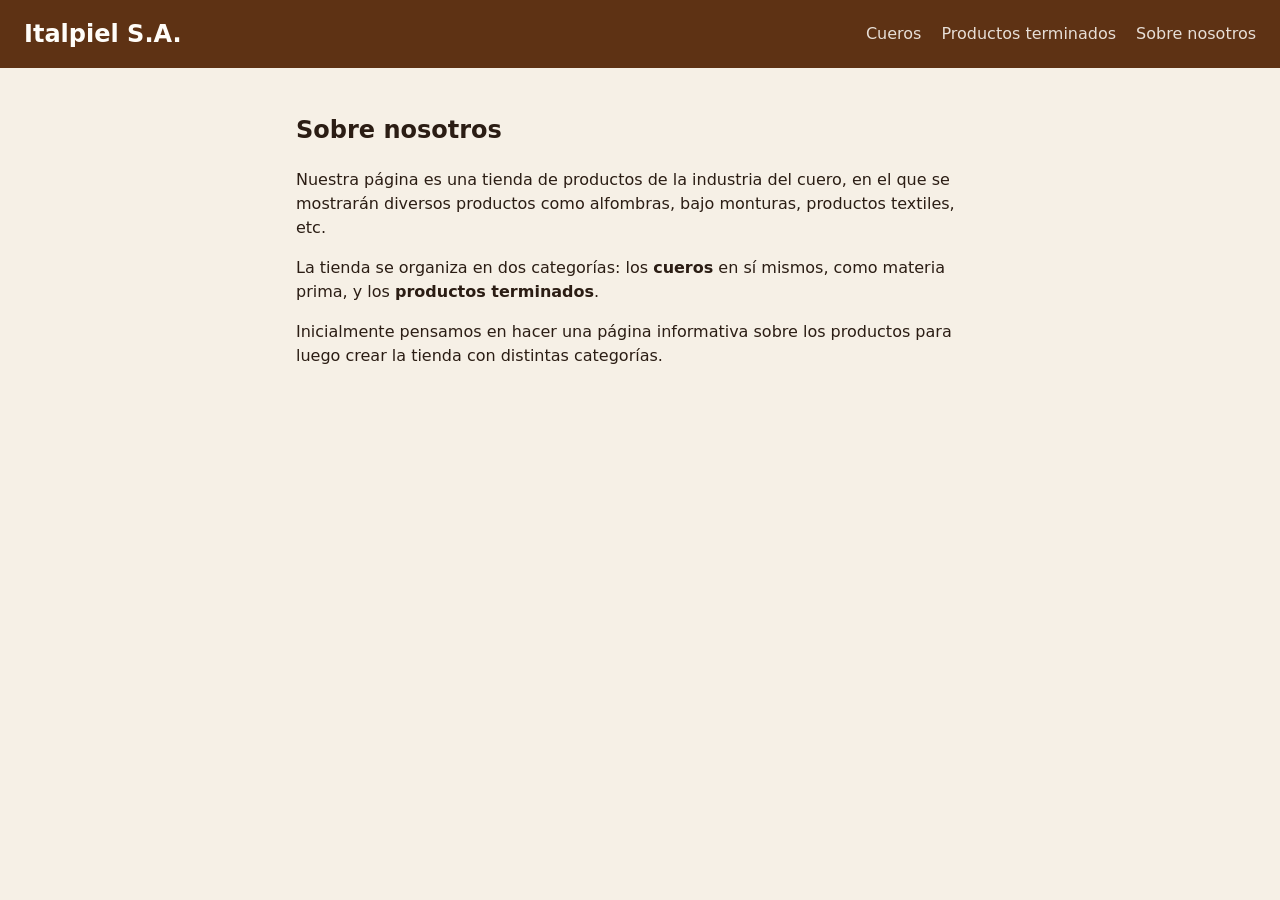
==== static/about.html @ 819ba172 "Tp4 listo + Soporte para imagenes en productos" ====
<!DOCTYPE html>
<html lang="es">
<head>
    <meta charset="UTF-8">
    <meta name="viewport" content="width=device-width, initial-scale=1.0">
    <title>Italpiel - Sobre nosotros</title>
    <link rel="stylesheet" href="styles.css">
</head>
<body>
    <header class="encabezado">
        <h1><a href="/">Italpiel S.A.</a></h1>
        <nav>
            <a href="/#cueros">Cueros</a>
            <a href="/#productos">Productos terminados</a>
            <a href="about.html">Sobre nosotros</a>
        </nav>
    </header>

    <main class="contenedor texto">
        <h2>Sobre nosotros</h2>
        <p>Nuestra página es una tienda de productos de la industria del cuero, en el que se mostrarán diversos productos como alfombras, bajo monturas, productos textiles, etc.</p>
        <p>La tienda se organiza en dos categorías: los <strong>cueros</strong> en sí mismos, como materia prima, y los <strong>productos terminados</strong>.</p>
        <p>Inicialmente pensamos en hacer una página informativa sobre los productos para luego crear la tienda con distintas categorías.</p>
    </main>
</body>
</html>
---- static/styles.css ----
/* =====================================================================
   Italpiel - Estilos (TP4)
   Layout de cada sección con CSS Grid, tarjetas con Flexbox.
   ===================================================================== */

/* Paleta en variables: se cambia acá y se aplica a toda la página */
:root {
    --fondo: #f6f0e6;
    --superficie: #fffdf9;
    --texto: #2b1d14;
    --texto-suave: #6b5646;
    --cuero: #8b4a1f;
    --cuero-oscuro: #5e3214;
    --borde: #e2d5c3;
    --peligro: #a3261d;
    --radio: 10px;
    --sombra: 0 1px 3px rgba(43, 29, 20, 0.12);
}

* {
    box-sizing: border-box;
}

body {
    margin: 0;
    font-family: system-ui, -apple-system, "Segoe UI", Roboto, sans-serif;
    line-height: 1.5;
    color: var(--texto);
    background: var(--fondo);
}

/* ---------- Encabezado y navegación (Flexbox) ---------- */

.encabezado {
    display: flex;
    flex-wrap: wrap;
    align-items: center;
    justify-content: space-between;
    gap: 12px 24px;
    padding: 16px 24px;
    background: var(--cuero-oscuro);
    color: var(--superficie);
}

.encabezado h1 {
    margin: 0;
    font-size: 1.5rem;
}

.encabezado a {
    color: inherit;
    text-decoration: none;
}

.encabezado nav {
    display: flex;
    flex-wrap: wrap;
    gap: 8px 20px;
}

.encabezado nav a {
    opacity: 0.85;
}

.encabezado nav a:hover {
    opacity: 1;
    text-decoration: underline;
}

/* ---------- Contenido ---------- */

.contenedor {
    max-width: 1200px;
    margin: 0 auto;
    padding: 24px 16px 48px;
}

.texto {
    max-width: 720px;
}

.seccion {
    margin-bottom: 48px;
    /* compensa el salto al ancla (#cueros, #productos) */
    scroll-margin-top: 16px;
}

.seccion h2 {
    margin: 0 0 16px;
    padding-bottom: 8px;
    border-bottom: 2px solid var(--cuero);
    color: var(--cuero-oscuro);
}

/* Layout principal con Grid: formulario a la izquierda, lista a la derecha */
.seccion-grid {
    display: grid;
    grid-template-columns: 300px 1fr;
    gap: 24px;
    align-items: start;
}

/* ---------- Formulario ---------- */

.formulario {
    display: flex;
    flex-direction: column;
    gap: 12px;
    padding: 20px;
    background: var(--superficie);
    border: 1px solid var(--borde);
    border-radius: var(--radio);
    box-shadow: var(--sombra);
}

.formulario h3 {
    margin: 0;
}

.formulario label {
    display: flex;
    flex-direction: column;
    gap: 4px;
    font-size: 0.9rem;
    font-weight: 600;
}

.formulario input,
.formulario textarea {
    font: inherit;
    font-weight: normal;
    padding: 8px 10px;
    border: 1px solid var(--borde);
    border-radius: 6px;
    background: #fff;
}

.formulario input:focus,
.formulario textarea:focus {
    outline: 2px solid var(--cuero);
    outline-offset: 1px;
}

.formulario input[type="file"] {
    padding: 6px;
    font-size: 0.85rem;
}

button {
    font: inherit;
    cursor: pointer;
    border: none;
    border-radius: 6px;
}

.formulario button[type="submit"] {
    padding: 10px;
    font-weight: 600;
    color: #fff;
    background: var(--cuero);
}

.formulario button[type="submit"]:hover {
    background: var(--cuero-oscuro);
}

button:disabled {
    opacity: 0.6;
    cursor: wait;
}

.mensaje-error {
    margin: 0;
    padding: 8px 10px;
    font-size: 0.9rem;
    color: var(--peligro);
    background: #fbeae8;
    border-radius: 6px;
}

/* ---------- Lista de tarjetas (Grid) ---------- */

/* auto-fill crea todas las columnas que entran en el ancho, aunque queden vacías.
   Así cada tarjeta ocupa siempre una columna del mismo ancho, esté sola en su
   fila o no (con Flexbox, las de la última fila se estiraban). */
.lista-tarjetas {
    display: grid;
    grid-template-columns: repeat(auto-fill, minmax(220px, 1fr));
    gap: 16px;
}

/* El mensaje de lista vacía ocupa todo el ancho, no una sola columna */
.lista-tarjetas > p {
    grid-column: 1 / -1;
}

.lista-vacia {
    margin: 0;
    color: var(--texto-suave);
}

.tarjeta {
    display: flex;
    flex-direction: column;
    overflow: hidden;
    background: var(--superficie);
    border: 1px solid var(--borde);
    border-radius: var(--radio);
    box-shadow: var(--sombra);
}

.tarjeta-imagen {
    width: 100%;
    aspect-ratio: 4 / 3;
    object-fit: cover;
    display: block;
    background: var(--borde);
}

.sin-imagen {
    display: flex;
    align-items: center;
    justify-content: center;
    color: var(--texto-suave);
    font-size: 0.9rem;
}

.tarjeta-cuerpo {
    /* ocupa el alto sobrante para que el pie quede siempre abajo */
    flex: 1;
    display: flex;
    flex-direction: column;
    gap: 4px;
    padding: 12px 14px 14px;
}

.tarjeta-titulo {
    margin: 0 0 4px;
    font-size: 1.05rem;
}

.tarjeta-detalle {
    margin: 0;
    font-size: 0.9rem;
    color: var(--texto-suave);
}

.tarjeta-pie {
    margin-top: auto;
    padding-top: 10px;
    display: flex;
    align-items: center;
    justify-content: space-between;
    gap: 8px;
}

.tarjeta-precio {
    font-size: 1.1rem;
    font-weight: 700;
    color: var(--cuero-oscuro);
}

.btn-eliminar {
    padding: 6px 12px;
    font-size: 0.85rem;
    color: var(--peligro);
    background: transparent;
    border: 1px solid currentColor;
}

.btn-eliminar:hover {
    color: #fff;
    background: var(--peligro);
}

/* ---------- Pantallas angostas: una sola columna ---------- */

@media (max-width: 760px) {
    .seccion-grid {
        grid-template-columns: 1fr;
    }
}
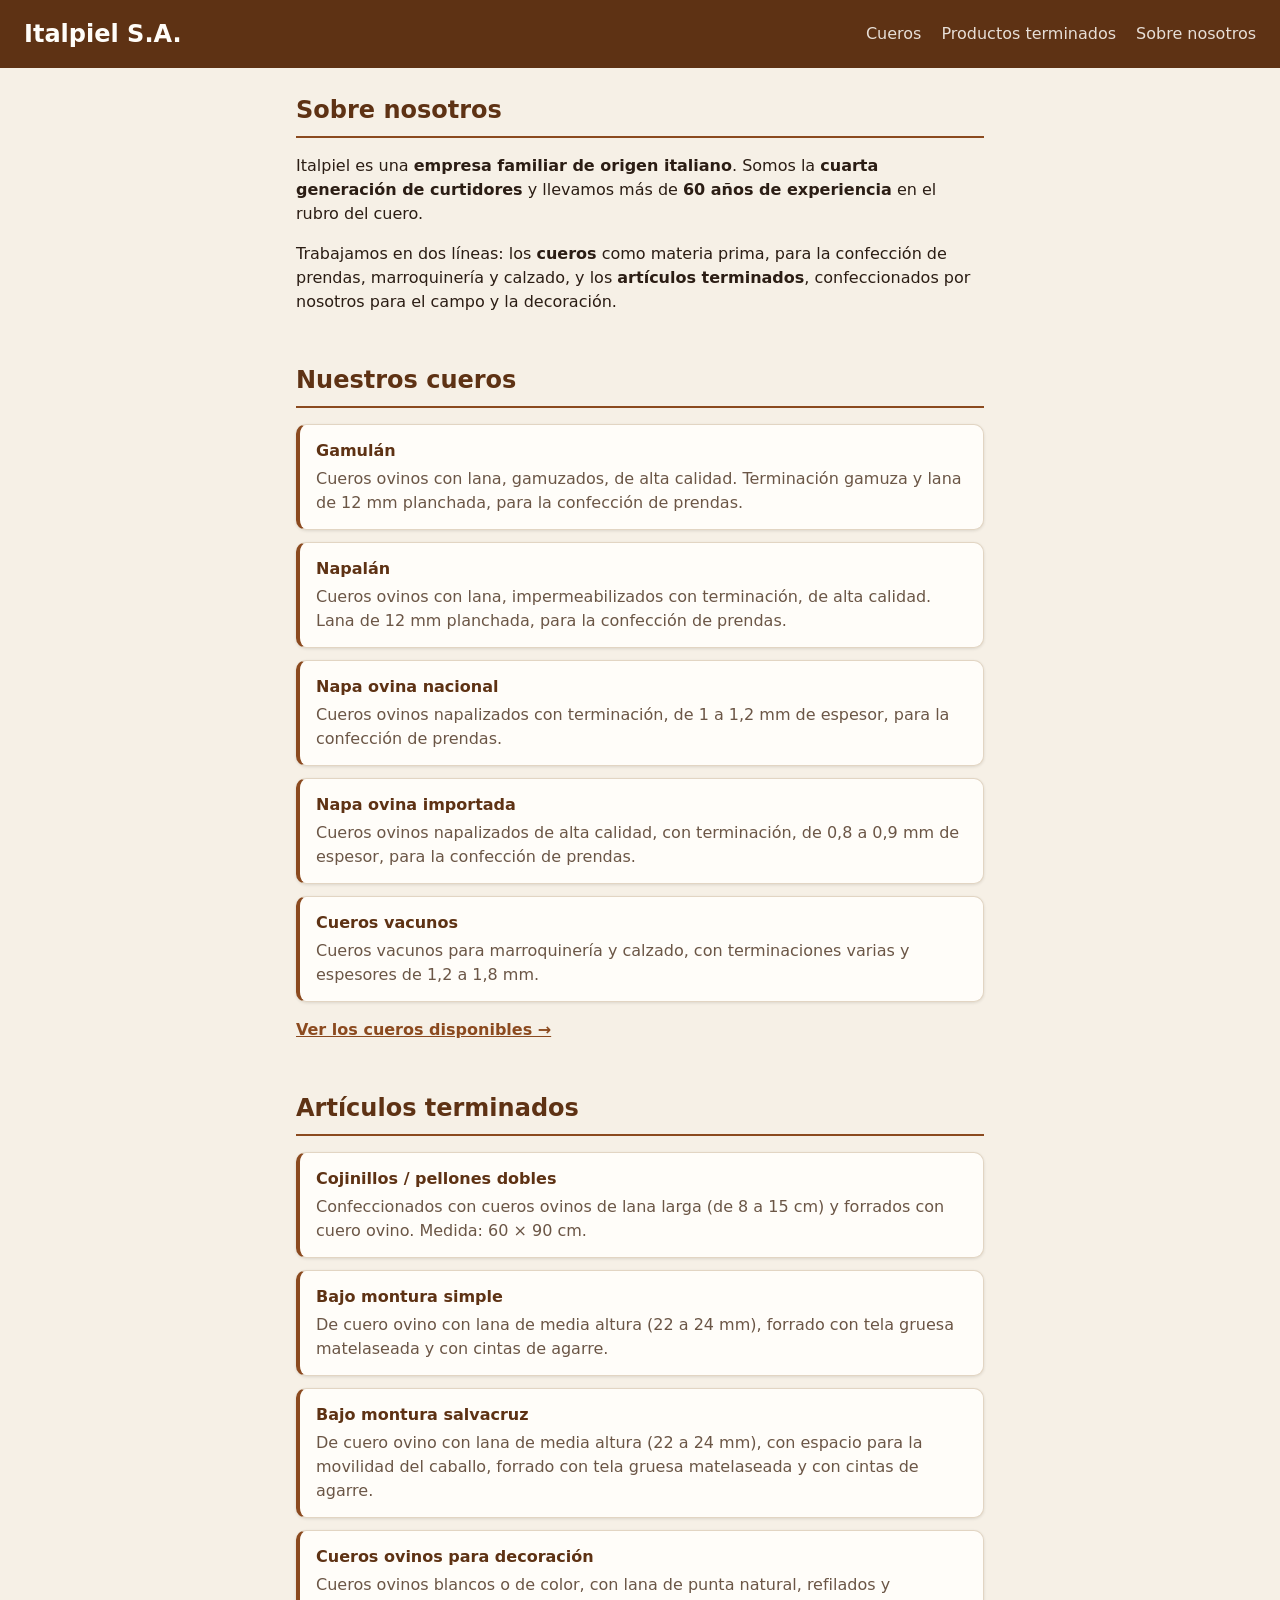
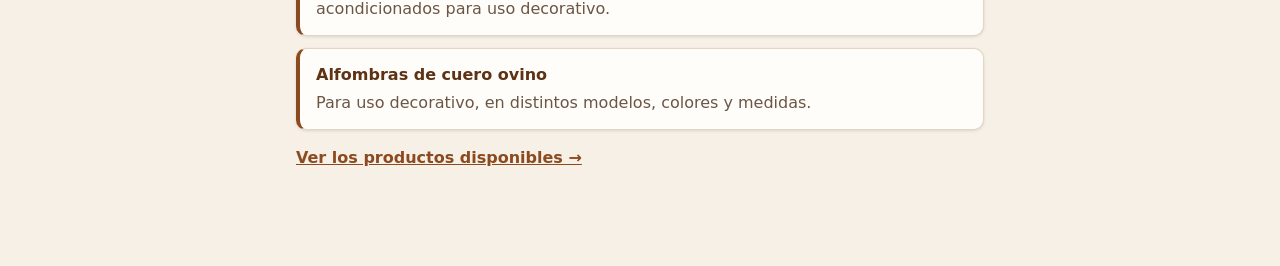
==== commit d80418e2: "TP5 Listo, se autogeneran los archivos .templ" ====
--- a/static/about.html
+++ b/static/about.html
@@ -10,17 +10,72 @@
     <header class="encabezado">
         <h1><a href="/">Italpiel S.A.</a></h1>
         <nav>
-            <a href="/#cueros">Cueros</a>
-            <a href="/#productos">Productos terminados</a>
+            <a href="/?ver=cueros">Cueros</a>
+            <a href="/?ver=productos">Productos terminados</a>
             <a href="about.html">Sobre nosotros</a>
         </nav>
     </header>
 
     <main class="contenedor texto">
-        <h2>Sobre nosotros</h2>
-        <p>Nuestra página es una tienda de productos de la industria del cuero, en el que se mostrarán diversos productos como alfombras, bajo monturas, productos textiles, etc.</p>
-        <p>La tienda se organiza en dos categorías: los <strong>cueros</strong> en sí mismos, como materia prima, y los <strong>productos terminados</strong>.</p>
-        <p>Inicialmente pensamos en hacer una página informativa sobre los productos para luego crear la tienda con distintas categorías.</p>
+        <section class="seccion">
+            <h2>Sobre nosotros</h2>
+            <p>Italpiel es una <strong>empresa familiar de origen italiano</strong>. Somos la <strong>cuarta generación de curtidores</strong> y llevamos más de <strong>60 años de experiencia</strong> en el rubro del cuero.</p>
+            <p>Trabajamos en dos líneas: los <strong>cueros</strong> como materia prima, para la confección de prendas, marroquinería y calzado, y los <strong>artículos terminados</strong>, confeccionados por nosotros para el campo y la decoración.</p>
+        </section>
+
+        <section class="seccion">
+            <h2>Nuestros cueros</h2>
+            <dl class="catalogo">
+                <div class="catalogo-item">
+                    <dt>Gamulán</dt>
+                    <dd>Cueros ovinos con lana, gamuzados, de alta calidad. Terminación gamuza y lana de 12 mm planchada, para la confección de prendas.</dd>
+                </div>
+                <div class="catalogo-item">
+                    <dt>Napalán</dt>
+                    <dd>Cueros ovinos con lana, impermeabilizados con terminación, de alta calidad. Lana de 12 mm planchada, para la confección de prendas.</dd>
+                </div>
+                <div class="catalogo-item">
+                    <dt>Napa ovina nacional</dt>
+                    <dd>Cueros ovinos napalizados con terminación, de 1 a 1,2 mm de espesor, para la confección de prendas.</dd>
+                </div>
+                <div class="catalogo-item">
+                    <dt>Napa ovina importada</dt>
+                    <dd>Cueros ovinos napalizados de alta calidad, con terminación, de 0,8 a 0,9 mm de espesor, para la confección de prendas.</dd>
+                </div>
+                <div class="catalogo-item">
+                    <dt>Cueros vacunos</dt>
+                    <dd>Cueros vacunos para marroquinería y calzado, con terminaciones varias y espesores de 1,2 a 1,8 mm.</dd>
+                </div>
+            </dl>
+            <p><a href="/?ver=cueros">Ver los cueros disponibles →</a></p>
+        </section>
+
+        <section class="seccion">
+            <h2>Artículos terminados</h2>
+            <dl class="catalogo">
+                <div class="catalogo-item">
+                    <dt>Cojinillos / pellones dobles</dt>
+                    <dd>Confeccionados con cueros ovinos de lana larga (de 8 a 15 cm) y forrados con cuero ovino. Medida: 60 × 90 cm.</dd>
+                </div>
+                <div class="catalogo-item">
+                    <dt>Bajo montura simple</dt>
+                    <dd>De cuero ovino con lana de media altura (22 a 24 mm), forrado con tela gruesa matelaseada y con cintas de agarre.</dd>
+                </div>
+                <div class="catalogo-item">
+                    <dt>Bajo montura salvacruz</dt>
+                    <dd>De cuero ovino con lana de media altura (22 a 24 mm), con espacio para la movilidad del caballo, forrado con tela gruesa matelaseada y con cintas de agarre.</dd>
+                </div>
+                <div class="catalogo-item">
+                    <dt>Cueros ovinos para decoración</dt>
+                    <dd>Cueros ovinos blancos o de color, con lana de punta natural, refilados y acondicionados para uso decorativo.</dd>
+                </div>
+                <div class="catalogo-item">
+                    <dt>Alfombras de cuero ovino</dt>
+                    <dd>Para uso decorativo, en distintos modelos, colores y medidas.</dd>
+                </div>
+            </dl>
+            <p><a href="/?ver=productos">Ver los productos disponibles →</a></p>
+        </section>
     </main>
 </body>
 </html>
--- a/static/styles.css
+++ b/static/styles.css
@@ -79,6 +79,69 @@
     max-width: 720px;
 }
 
+/* ---------- Catálogo de la página "Sobre nosotros" ---------- */
+
+.texto a {
+    color: var(--cuero);
+    font-weight: 600;
+}
+
+.catalogo {
+    display: flex;
+    flex-direction: column;
+    gap: 12px;
+    margin: 0 0 16px;
+}
+
+.catalogo-item {
+    padding: 14px 16px;
+    background: var(--superficie);
+    border: 1px solid var(--borde);
+    border-left: 4px solid var(--cuero);
+    border-radius: var(--radio);
+    box-shadow: var(--sombra);
+}
+
+.catalogo-item dt {
+    font-weight: 700;
+    color: var(--cuero-oscuro);
+}
+
+.catalogo-item dd {
+    margin: 4px 0 0;
+    color: var(--texto-suave);
+}
+
+/* ---------- Selector cueros / productos (TP5) ---------- */
+
+/* Dos links con forma de pestañas: el servidor marca la activa con .activa */
+.selector {
+    display: flex;
+    flex-wrap: wrap;
+    gap: 8px;
+    margin-bottom: 24px;
+}
+
+.selector-opcion {
+    padding: 8px 18px;
+    font-weight: 600;
+    text-decoration: none;
+    color: var(--cuero-oscuro);
+    background: var(--superficie);
+    border: 1px solid var(--borde);
+    border-radius: 999px;
+}
+
+.selector-opcion:hover {
+    border-color: var(--cuero);
+}
+
+.selector-opcion.activa {
+    color: #fff;
+    background: var(--cuero);
+    border-color: var(--cuero);
+}
+
 .seccion {
     margin-bottom: 48px;
     /* compensa el salto al ancla (#cueros, #productos) */
@@ -254,6 +317,11 @@
     gap: 8px;
 }
 
+/* El botón Eliminar va dentro de un <form> (POST sin JS): que no agregue márgenes */
+.tarjeta-pie form {
+    margin: 0;
+}
+
 .tarjeta-precio {
     font-size: 1.1rem;
     font-weight: 700;
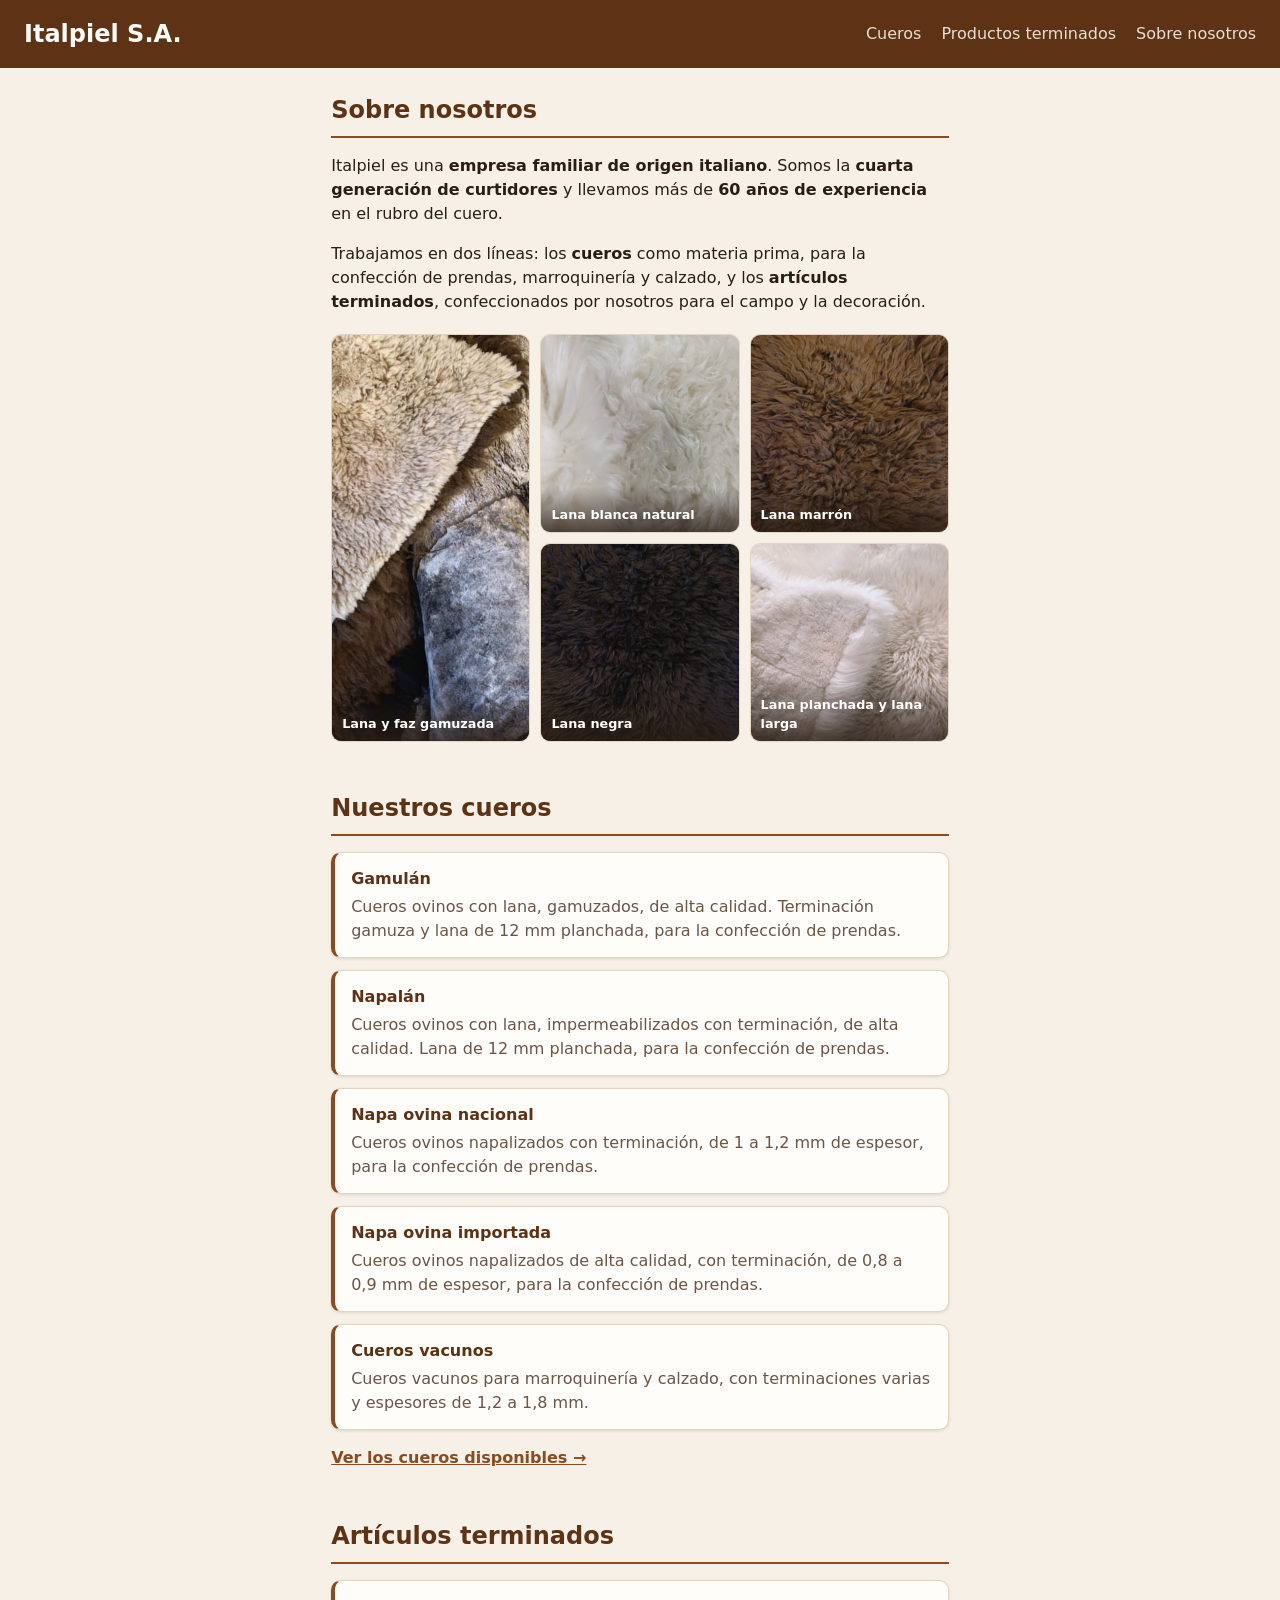
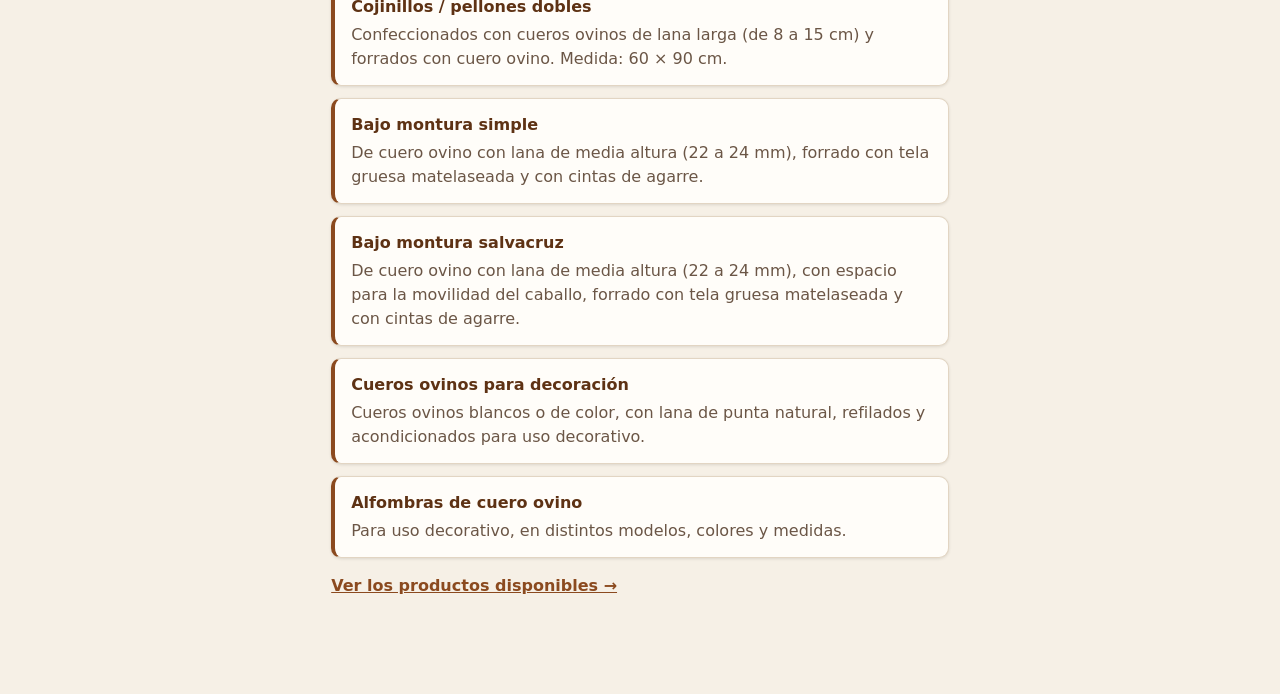
==== commit 80b6229c: "Tp6 Finalizado" ====
--- a/static/about.html
+++ b/static/about.html
@@ -21,6 +21,30 @@
             <h2>Sobre nosotros</h2>
             <p>Italpiel es una <strong>empresa familiar de origen italiano</strong>. Somos la <strong>cuarta generación de curtidores</strong> y llevamos más de <strong>60 años de experiencia</strong> en el rubro del cuero.</p>
             <p>Trabajamos en dos líneas: los <strong>cueros</strong> como materia prima, para la confección de prendas, marroquinería y calzado, y los <strong>artículos terminados</strong>, confeccionados por nosotros para el campo y la decoración.</p>
+
+            <!-- Galería: la primera foto ocupa dos filas y las otras cuatro van en una grilla de 2 × 2 -->
+            <div class="galeria">
+                <figure>
+                    <img src="img/about/lana-y-gamuza.jpg" alt="Cuero ovino con lana beige rizada apoyado sobre otro con la faz gamuzada en gris" loading="lazy">
+                    <figcaption>Lana y faz gamuzada</figcaption>
+                </figure>
+                <figure>
+                    <img src="img/about/lana-blanca.jpg" alt="Primer plano de cuero ovino con lana blanca larga de punta natural" loading="lazy">
+                    <figcaption>Lana blanca natural</figcaption>
+                </figure>
+                <figure>
+                    <img src="img/about/lana-marron.jpg" alt="Primer plano de cuero ovino con lana larga color marrón" loading="lazy">
+                    <figcaption>Lana marrón</figcaption>
+                </figure>
+                <figure>
+                    <img src="img/about/lana-negra.jpg" alt="Primer plano de cuero ovino con lana larga color negro" loading="lazy">
+                    <figcaption>Lana negra</figcaption>
+                </figure>
+                <figure>
+                    <img src="img/about/lana-blanca-planchada.jpg" alt="Cueros ovinos blancos, uno con lana corta planchada y otro con lana larga" loading="lazy">
+                    <figcaption>Lana planchada y lana larga</figcaption>
+                </figure>
+            </div>
         </section>
 
         <section class="seccion">
--- a/static/styles.css
+++ b/static/styles.css
@@ -69,14 +69,65 @@
 
 /* ---------- Contenido ---------- */
 
+/* Sin ancho máximo: el formulario queda a la izquierda y la lista de tarjetas
+   usa todo el ancho de la pantalla. El margen lateral crece con la pantalla
+   (4% del ancho), entre 24px en celulares y 64px en monitores grandes.
+   La página "Sobre nosotros" se limita sola con .texto. */
 .contenedor {
-    max-width: 1200px;
     margin: 0 auto;
-    padding: 24px 16px 48px;
+    padding: 24px clamp(24px, 4vw, 64px) 48px;
 }
 
 .texto {
     max-width: 720px;
+}
+
+/* ---------- Galería de la página "Sobre nosotros" (Grid) ---------- */
+
+/* Tres columnas: la primera foto ocupa dos filas y las otras cuatro
+   llenan un 2 × 2 a su derecha */
+.galeria {
+    display: grid;
+    grid-template-columns: repeat(3, 1fr);
+    gap: 10px;
+    margin-top: 20px;
+}
+
+.galeria figure {
+    position: relative;
+    margin: 0;
+    overflow: hidden;
+    border: 1px solid var(--borde);
+    border-radius: var(--radio);
+    background: var(--borde);
+}
+
+.galeria figure:first-child {
+    grid-row: span 2;
+}
+
+.galeria img {
+    display: block;
+    width: 100%;
+    height: 100%;
+    aspect-ratio: 1 / 1;
+    object-fit: cover;
+}
+
+/* La grande no fuerza su proporción: toma el alto de las dos filas */
+.galeria figure:first-child img {
+    aspect-ratio: auto;
+}
+
+/* Epígrafe sobre la foto, con un degradé para que se lea sobre lana clara u oscura */
+.galeria figcaption {
+    position: absolute;
+    inset: auto 0 0;
+    padding: 18px 10px 8px;
+    font-size: 0.8rem;
+    font-weight: 600;
+    color: #fff;
+    background: linear-gradient(transparent, rgba(43, 29, 20, 0.75));
 }
 
 /* ---------- Catálogo de la página "Sobre nosotros" ---------- */
@@ -158,8 +209,8 @@
 /* Layout principal con Grid: formulario a la izquierda, lista a la derecha */
 .seccion-grid {
     display: grid;
-    grid-template-columns: 300px 1fr;
-    gap: 24px;
+    grid-template-columns: 320px 1fr;
+    gap: 32px;
     align-items: start;
 }
 
@@ -317,11 +368,6 @@
     gap: 8px;
 }
 
-/* El botón Eliminar va dentro de un <form> (POST sin JS): que no agregue márgenes */
-.tarjeta-pie form {
-    margin: 0;
-}
-
 .tarjeta-precio {
     font-size: 1.1rem;
     font-weight: 700;
@@ -348,3 +394,19 @@
         grid-template-columns: 1fr;
     }
 }
+
+/* En celulares la galería pasa a dos columnas y la foto grande ocupa todo el ancho */
+@media (max-width: 560px) {
+    .galeria {
+        grid-template-columns: repeat(2, 1fr);
+    }
+
+    .galeria figure:first-child {
+        grid-row: auto;
+        grid-column: 1 / -1;
+    }
+
+    .galeria figure:first-child img {
+        aspect-ratio: 4 / 3;
+    }
+}
